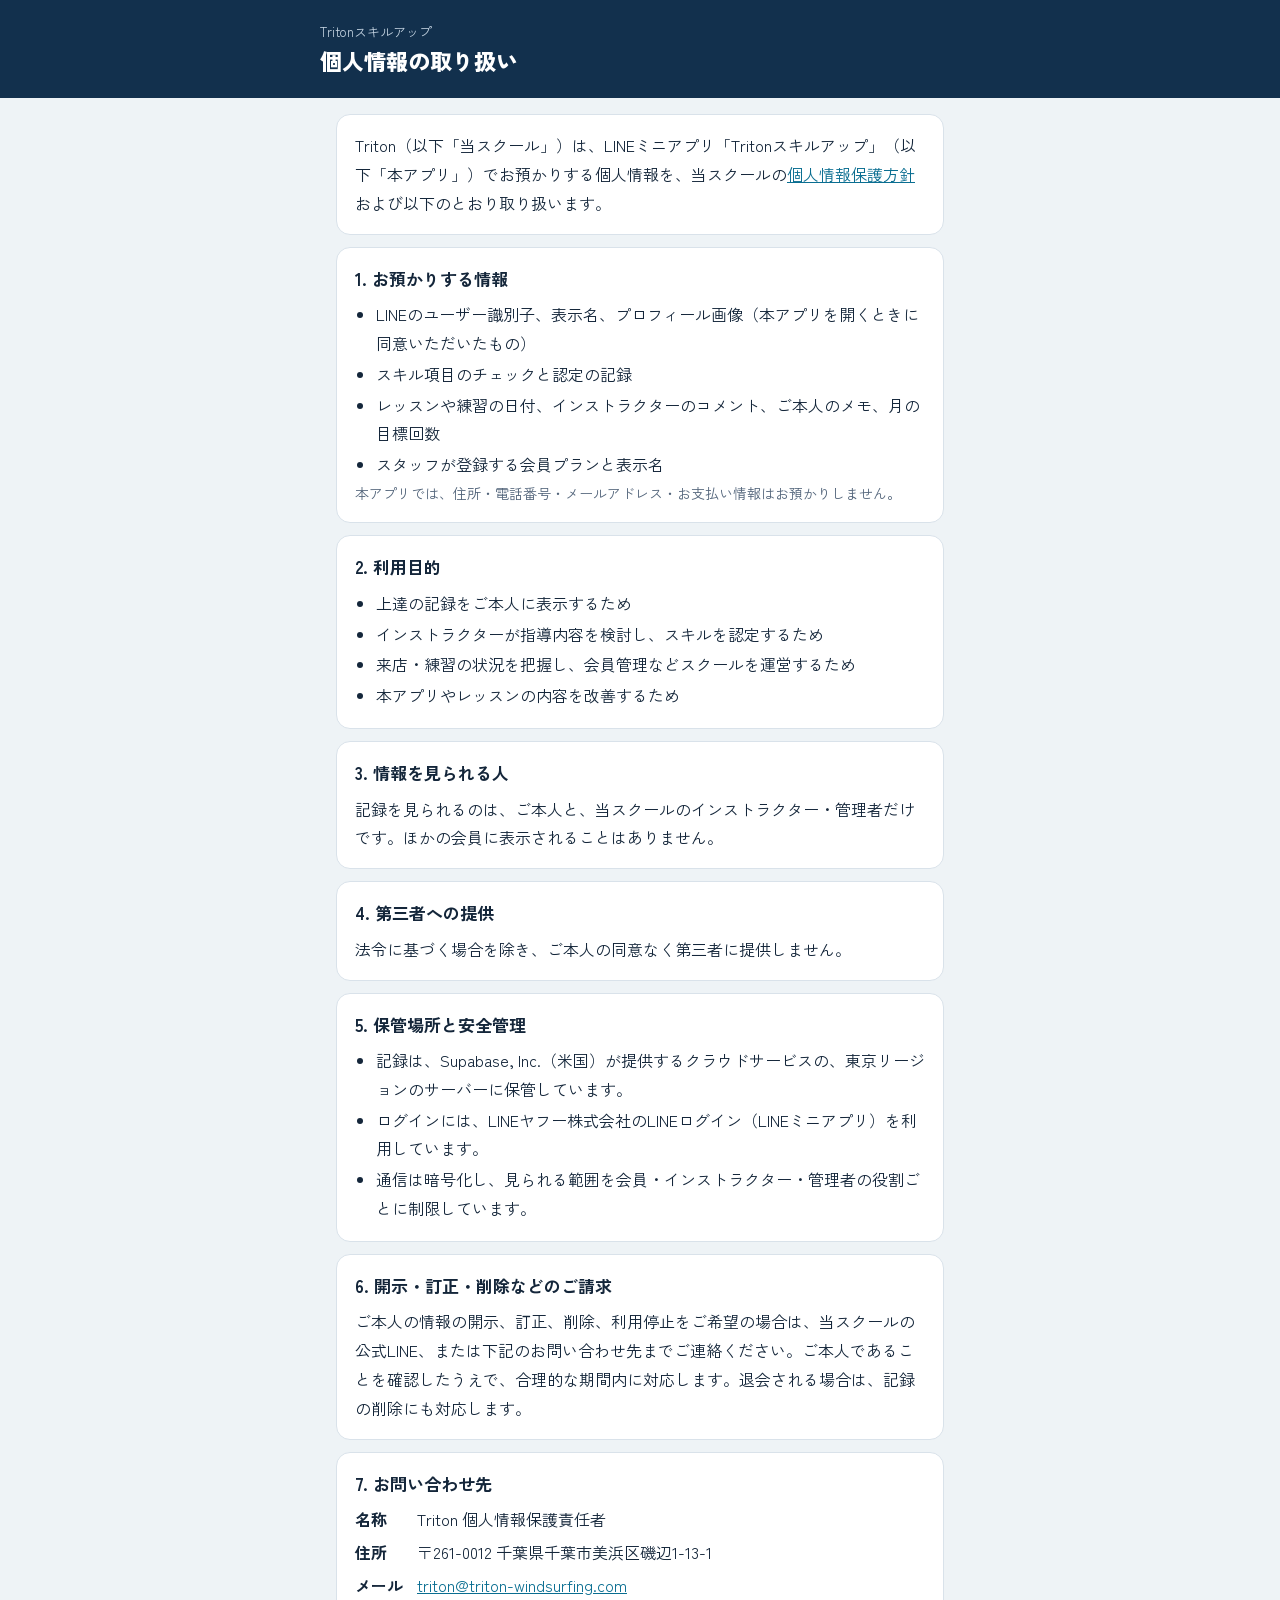
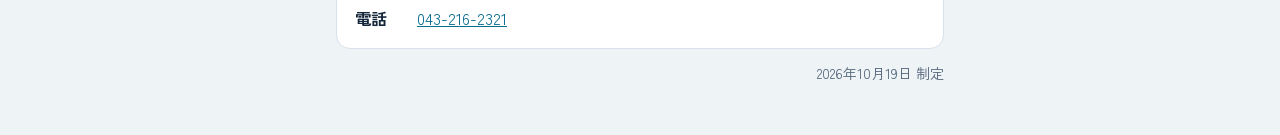
==== privacy.html @ 9a4d1d38 "アプリの個人情報の取り扱いページを追加し、ホームと記録からリンクする Co-Authored-By: Claude Opus 5.5 <noreply@anthropic.com> Claude-Se" ====
<!doctype html>
<html lang="ja">
<head>
<meta charset="utf-8">
<meta name="viewport" content="width=device-width, initial-scale=1, viewport-fit=cover">
<meta name="theme-color" content="#12304D">
<title>個人情報の取り扱い｜Tritonスキルアップ</title>
<link rel="preconnect" href="https://fonts.googleapis.com">
<link rel="preconnect" href="https://fonts.gstatic.com" crossorigin>
<link href="https://fonts.googleapis.com/css2?family=Zen+Kaku+Gothic+New:wght@400;700;900&display=swap" rel="stylesheet">
<style>
  :root { --navy: #12304D; --ink: #14263A; --muted: #52647A; --line: #D9E2EA; --ground: #EEF3F6; --link: #0A6E91; }
  * { box-sizing: border-box; }
  html, body { margin: 0; background: var(--ground); color: var(--ink); }
  body { font-family: "Zen Kaku Gothic New", "Hiragino Sans", sans-serif; font-size: 16px; line-height: 1.8; -webkit-text-size-adjust: 100%; }
  header { background: var(--navy); color: #fff; padding: 20px 16px 22px; }
  header .in, main { max-width: 640px; margin: 0 auto; }
  header .sub { font-size: 13px; color: #C5D4E2; }
  h1 { margin: 2px 0 0; font-size: 22px; font-weight: 900; line-height: 1.4; }
  main { padding: 16px 16px 48px; display: flex; flex-direction: column; gap: 12px; }
  section { background: #fff; border: 1px solid var(--line); border-radius: 14px; padding: 16px 18px; }
  h2 { margin: 0 0 6px; font-size: 17px; font-weight: 700; }
  p { margin: 0 0 8px; }
  p:last-child { margin-bottom: 0; }
  ul { margin: 0; padding-left: 1.3em; }
  li { margin: 2px 0; }
  a { color: var(--link); }
  .muted { color: var(--muted); font-size: 14px; }
  dl { margin: 0; display: grid; grid-template-columns: max-content 1fr; gap: 4px 14px; }
  dt { font-weight: 700; }
  dd { margin: 0; overflow-wrap: anywhere; }
</style>
</head>
<body>
<header><div class="in"><div class="sub">Tritonスキルアップ</div><h1>個人情報の取り扱い</h1></div></header>
<main>
  <section>
    <p>Triton（以下「当スクール」）は、LINEミニアプリ「Tritonスキルアップ」（以下「本アプリ」）でお預かりする個人情報を、当スクールの<a href="https://www.triton-windsurfing.com/blank-5">個人情報保護方針</a>および以下のとおり取り扱います。</p>
  </section>

  <section>
    <h2>1. お預かりする情報</h2>
    <ul>
      <li>LINEのユーザー識別子、表示名、プロフィール画像（本アプリを開くときに同意いただいたもの）</li>
      <li>スキル項目のチェックと認定の記録</li>
      <li>レッスンや練習の日付、インストラクターのコメント、ご本人のメモ、月の目標回数</li>
      <li>スタッフが登録する会員プランと表示名</li>
    </ul>
    <p class="muted">本アプリでは、住所・電話番号・メールアドレス・お支払い情報はお預かりしません。</p>
  </section>

  <section>
    <h2>2. 利用目的</h2>
    <ul>
      <li>上達の記録をご本人に表示するため</li>
      <li>インストラクターが指導内容を検討し、スキルを認定するため</li>
      <li>来店・練習の状況を把握し、会員管理などスクールを運営するため</li>
      <li>本アプリやレッスンの内容を改善するため</li>
    </ul>
  </section>

  <section>
    <h2>3. 情報を見られる人</h2>
    <p>記録を見られるのは、ご本人と、当スクールのインストラクター・管理者だけです。ほかの会員に表示されることはありません。</p>
  </section>

  <section>
    <h2>4. 第三者への提供</h2>
    <p>法令に基づく場合を除き、ご本人の同意なく第三者に提供しません。</p>
  </section>

  <section>
    <h2>5. 保管場所と安全管理</h2>
    <ul>
      <li>記録は、Supabase, Inc.（米国）が提供するクラウドサービスの、東京リージョンのサーバーに保管しています。</li>
      <li>ログインには、LINEヤフー株式会社のLINEログイン（LINEミニアプリ）を利用しています。</li>
      <li>通信は暗号化し、見られる範囲を会員・インストラクター・管理者の役割ごとに制限しています。</li>
    </ul>
  </section>

  <section>
    <h2>6. 開示・訂正・削除などのご請求</h2>
    <p>ご本人の情報の開示、訂正、削除、利用停止をご希望の場合は、当スクールの公式LINE、または下記のお問い合わせ先までご連絡ください。ご本人であることを確認したうえで、合理的な期間内に対応します。退会される場合は、記録の削除にも対応します。</p>
  </section>

  <section>
    <h2>7. お問い合わせ先</h2>
    <dl>
      <dt>名称</dt><dd>Triton 個人情報保護責任者</dd>
      <dt>住所</dt><dd>〒261-0012 千葉県千葉市美浜区磯辺1-13-1</dd>
      <dt>メール</dt><dd><a href="mailto:triton@triton-windsurfing.com">triton@triton-windsurfing.com</a></dd>
      <dt>電話</dt><dd><a href="tel:0432162321">043-216-2321</a></dd>
    </dl>
  </section>

  <p class="muted" style="text-align:right">2026年10月19日 制定</p>
</main>
</body>
</html>
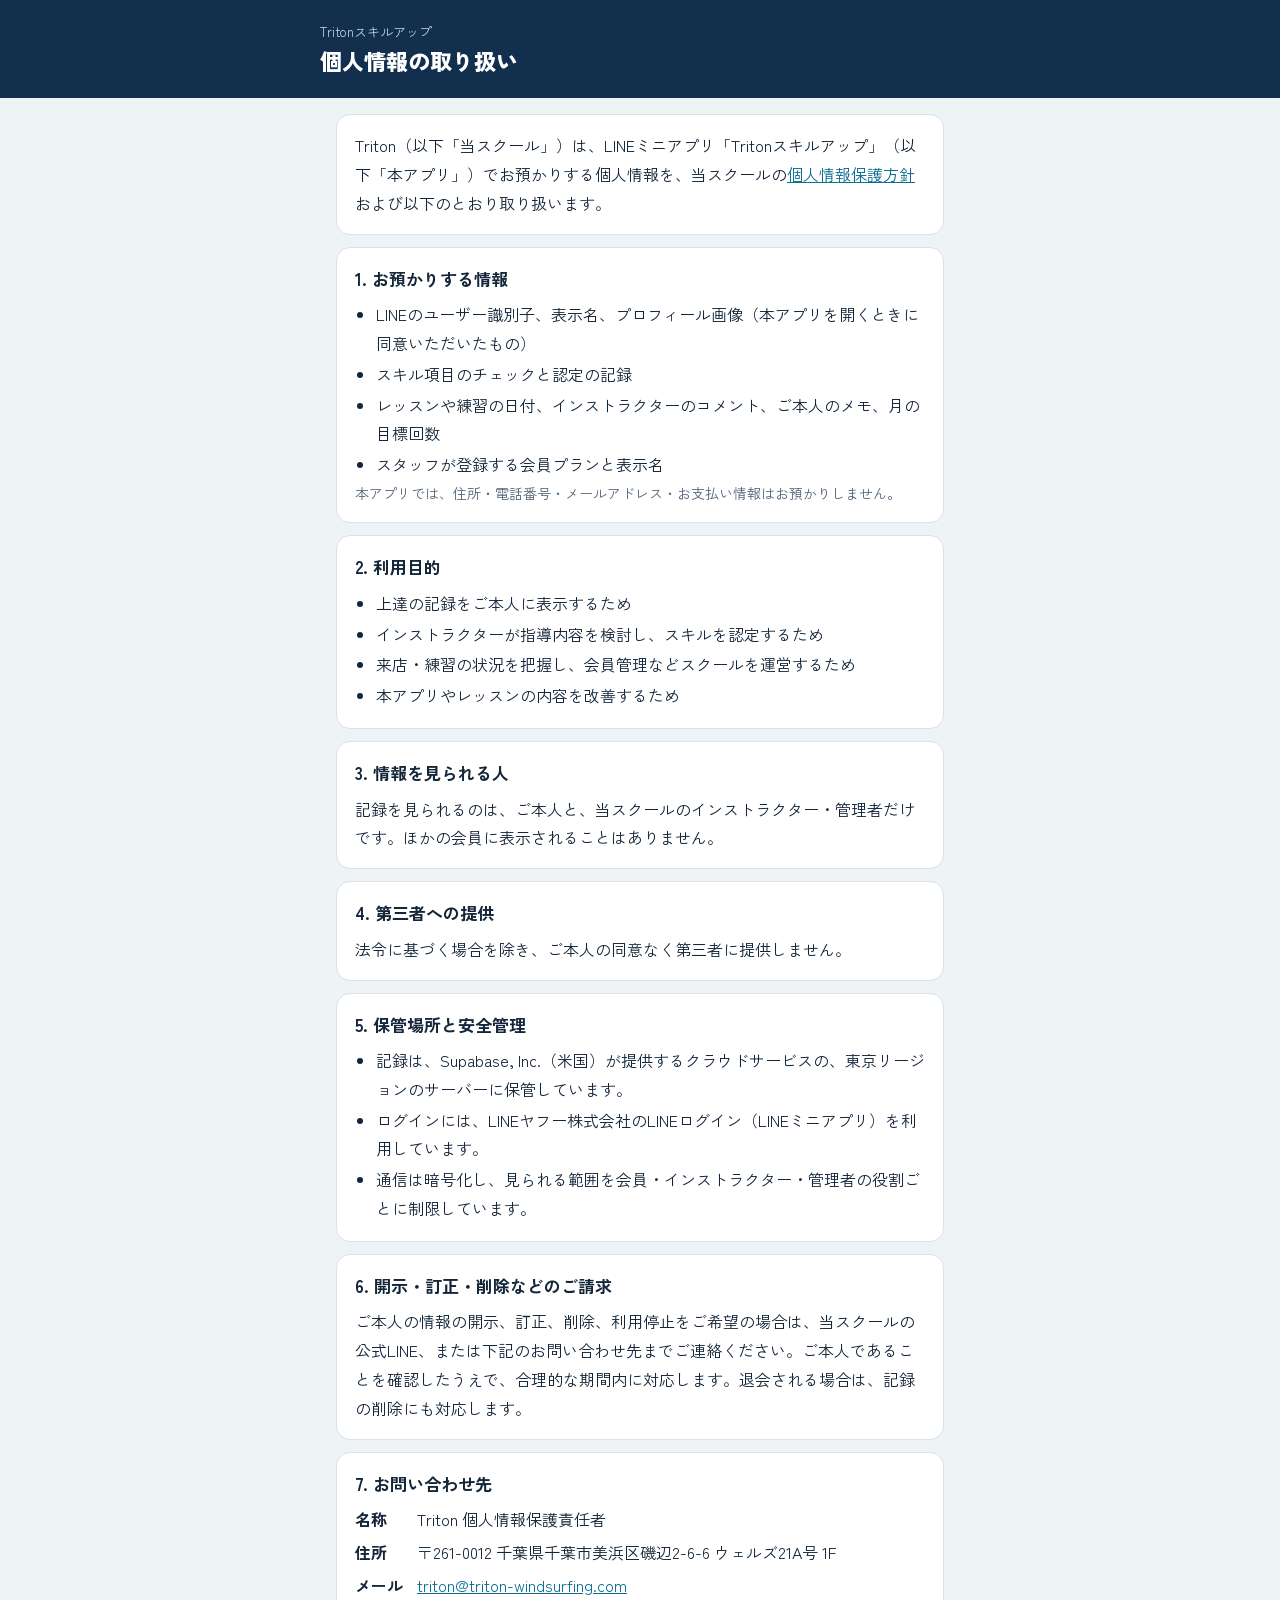
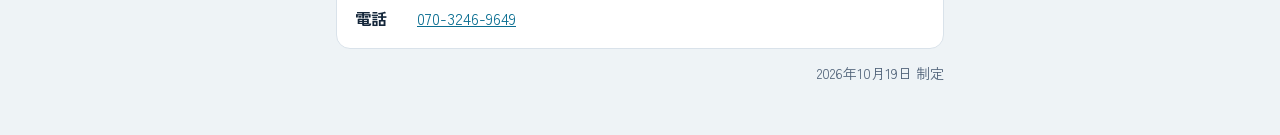
==== commit 8226f6f7: "個人情報ページの住所と電話番号を最新に更新 Co-Authored-By: Claude Opus 5.5 <noreply@anthropic.com> Claude-Session: https:" ====
--- a/privacy.html
+++ b/privacy.html
@@ -87,9 +87,9 @@
     <h2>7. お問い合わせ先</h2>
     <dl>
       <dt>名称</dt><dd>Triton 個人情報保護責任者</dd>
-      <dt>住所</dt><dd>〒261-0012 千葉県千葉市美浜区磯辺1-13-1</dd>
+      <dt>住所</dt><dd>〒261-0012 千葉県千葉市美浜区磯辺2-6-6 ウェルズ21A号 1F</dd>
       <dt>メール</dt><dd><a href="mailto:triton@triton-windsurfing.com">triton@triton-windsurfing.com</a></dd>
-      <dt>電話</dt><dd><a href="tel:0432162321">043-216-2321</a></dd>
+      <dt>電話</dt><dd><a href="tel:07032469649">070-3246-9649</a></dd>
     </dl>
   </section>
 
